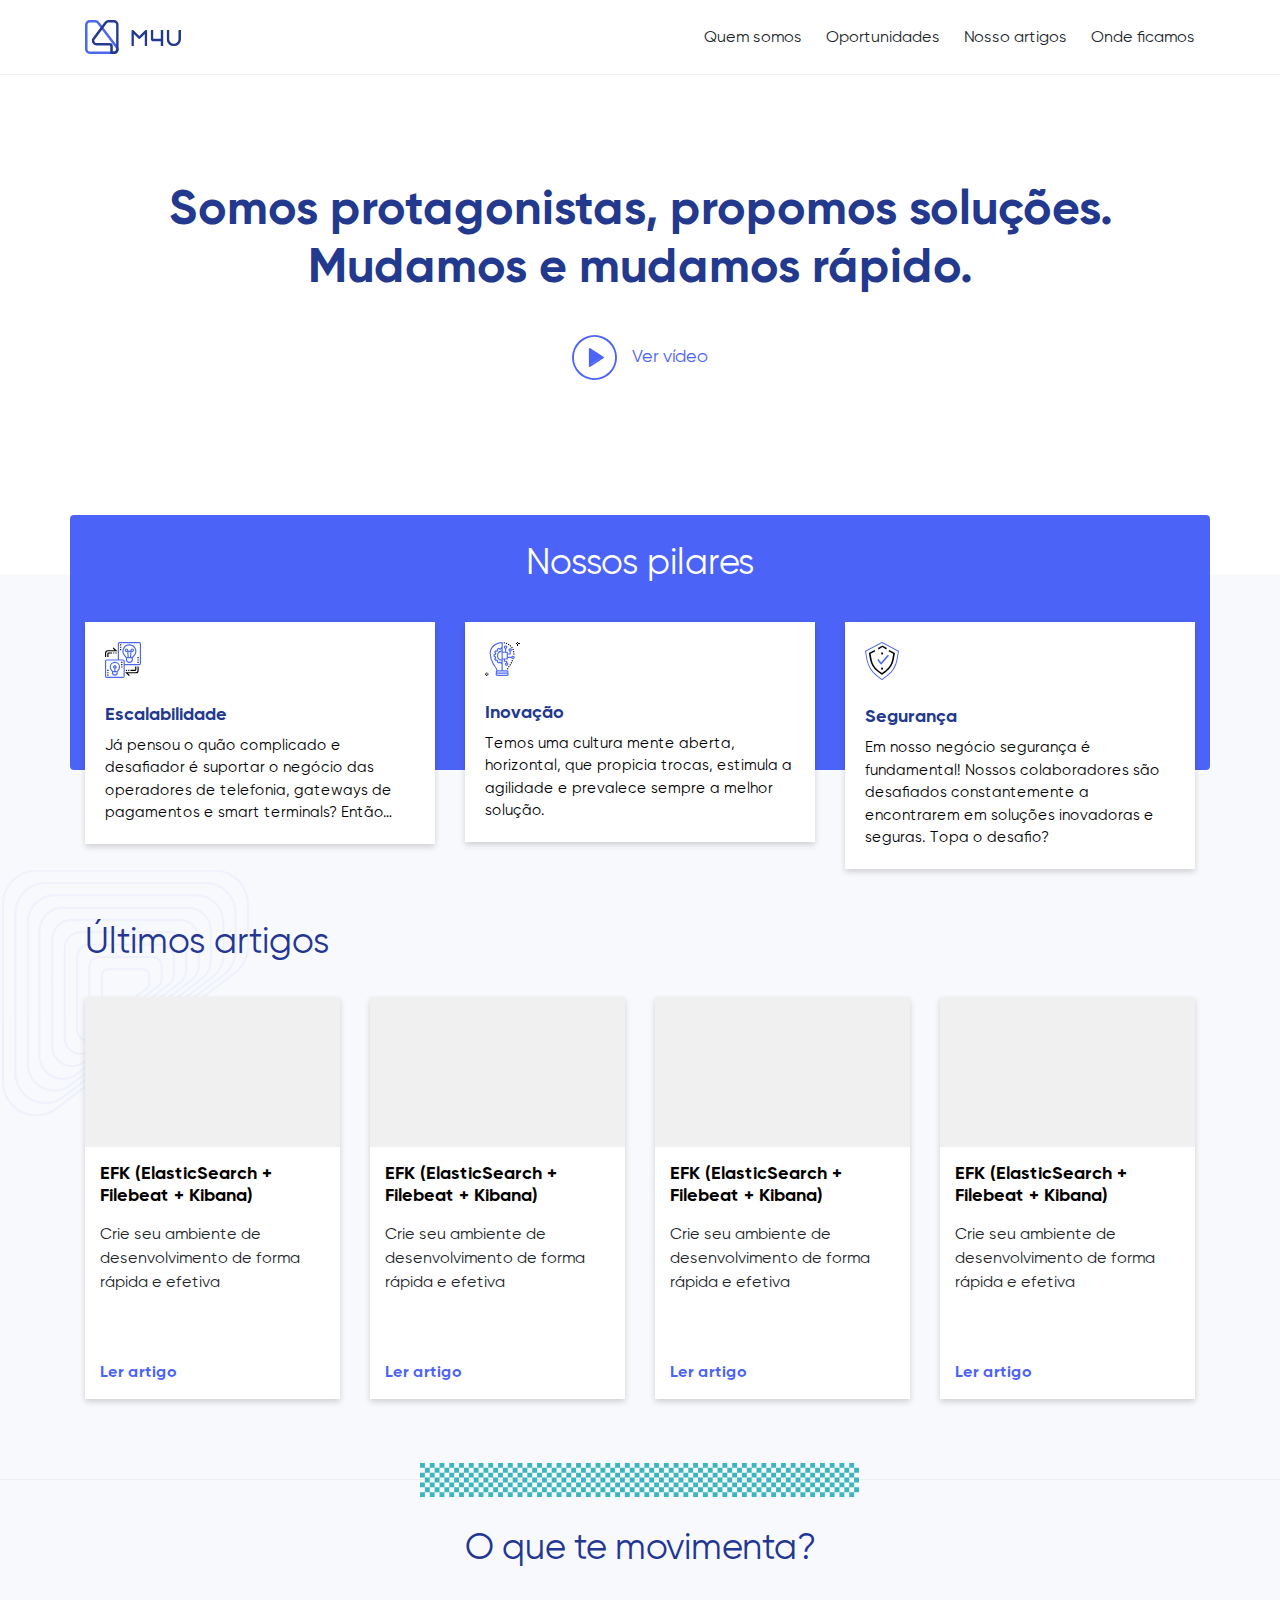
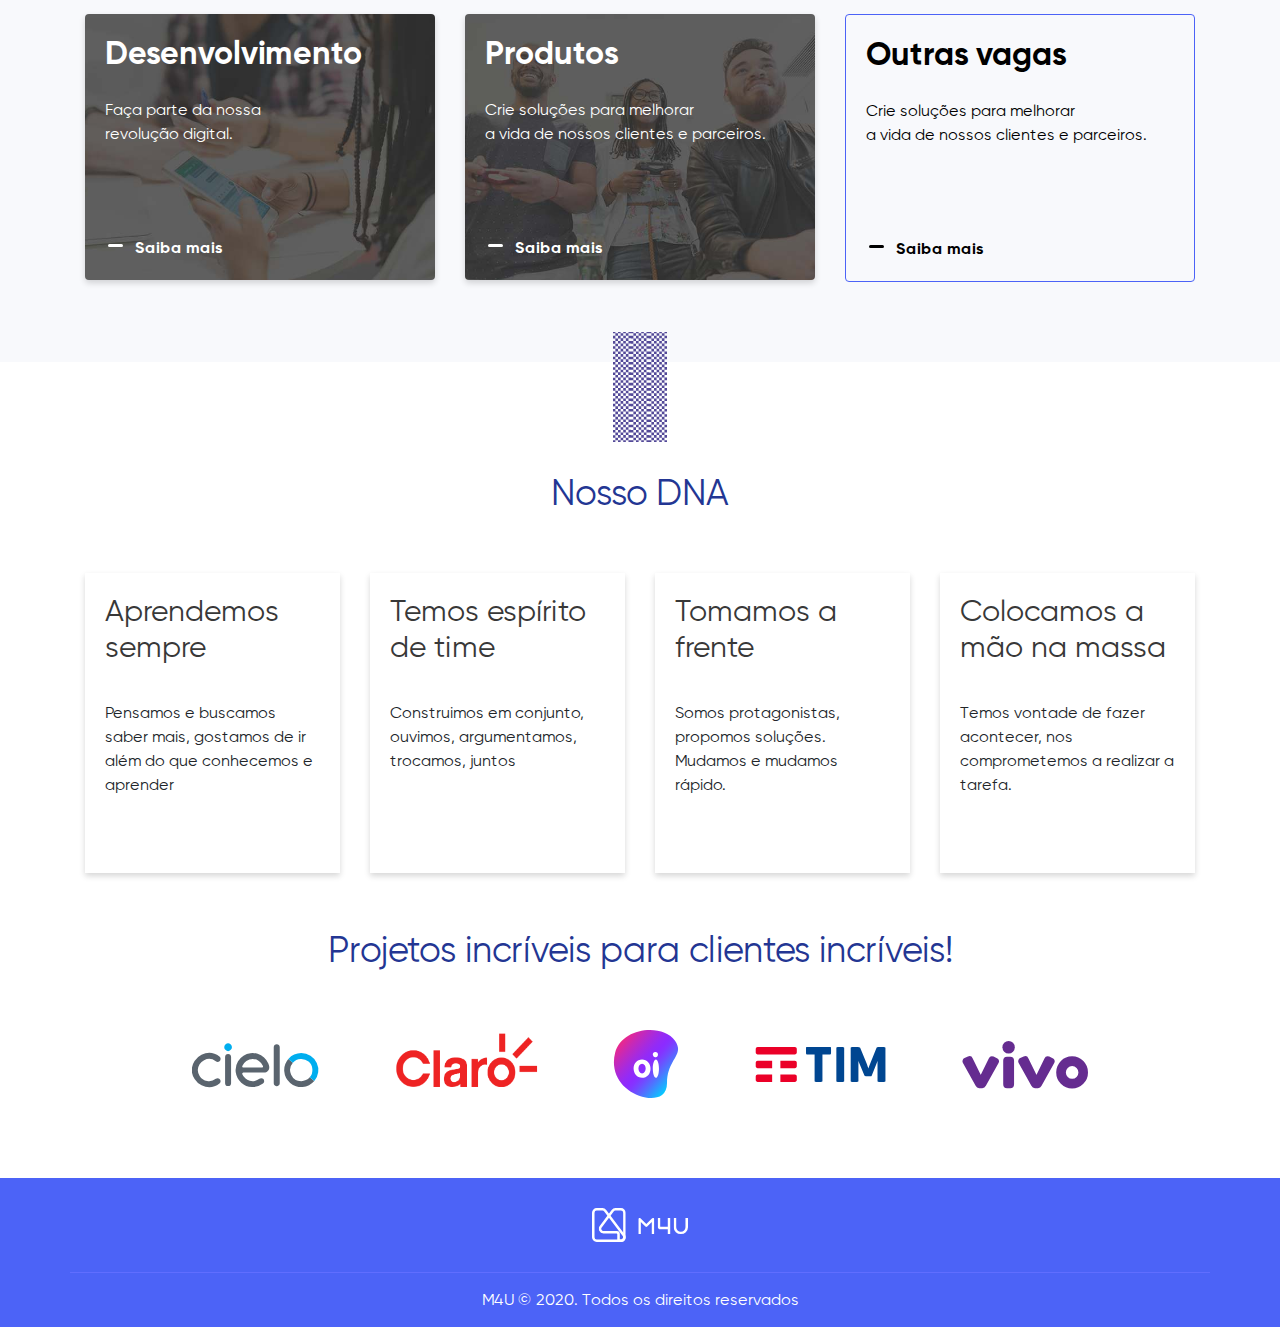
==== index.html @ 1bc325f7 "menu" ====
<!doctype html>
<html lang="en">
  <head>
    <!-- Required meta tags -->
    <meta charset="utf-8">
    <meta name="viewport" content="width=device-width, initial-scale=1, shrink-to-fit=no">
    <meta name="theme-color" content="#4C63F7" />


    <!-- Bootstrap CSS -->
    <link rel="stylesheet" href="https://stackpath.bootstrapcdn.com/bootstrap/4.4.1/css/bootstrap.min.css" integrity="sha384-Vkoo8x4CGsO3+Hhxv8T/Q5PaXtkKtu6ug5TOeNV6gBiFeWPGFN9MuhOf23Q9Ifjh" crossorigin="anonymous">
    <link rel="stylesheet" type="text/css" href="./css/style.css">
    <link rel="stylesheet" type="text/css" href="./css/font.css">

    <title>M4U</title>
  </head>
  <body>
    <header>
      <div class="container">
        <div class="row">
          <div class="col-lg-12">
            <div class="row">
              <div class="logo col-4">
                <img src="images/logo.svg">
              </div>
              <div class="menu col-8 text-right">
                <ul>
                  <li>Quem somos</li>
                  <li>Oportunidades</li>
                  <li>Nosso artigos</li>
                  <li>Onde ficamos</li>
                </ul>
                <div class="menu-mobile">
                  <img src="images/menu.svg">
                </div>
              </div>
            </div>
          </div>
        </div>
      </div>
    </header>
    
    <section class="banner-home ">
      <div class="container">
        <div class="row">
          <div class="col-lg-12 text-center">
          <h1>Somos protagonistas, propomos soluções.<br>Mudamos e mudamos rápido.</h1>
          <span class="play">
            <img src="images/icon-play.svg">
            <span>Ver vídeo</span>
          </span>
          </div>
        </div>
      </div>
    </section>

    <section class="pilares">
      <div class="container">
        <div class="row">
          <div class="col-lg-12 bloco-pilares text-center">
            <h2>Nossos pilares</h2>
            <div class="row">
                <div class="col-lg-4">
                  <div class="col-lg-12 box-pilares text-left">
                    <img src="images/icon-scale.svg">
                    <h2>Escalabilidade</h2>
                    <p>Já pensou o quão complicado e desafiador é suportar o negócio das operadores de telefonia, gateways de pagamentos e smart terminals? Então…</p>
                  </div>
                </div>

                 <div class="col-lg-4">
                  <div class="col-lg-12 box-pilares text-left">
                    <img src="images/icon-ino.svg">
                    <h2>Inovação</h2>
                    <p>Temos uma cultura mente aberta, horizontal, que propicia trocas, estimula a agilidade e prevalece sempre a melhor solução.</p>
                  </div>
                </div>

                <div class="col-lg-4">
                  <div class="col-lg-12 box-pilares text-left">
                    <img src="images/icon-seg.svg">
                    <h2>Segurança</h2>
                    <p>Em nosso negócio segurança é fundamental! Nossos colaboradores são desafiados constantemente a encontrarem em soluções inovadoras e seguras. Topa o desafio?</p>
                  </div>
                </div>
            </div>
          </div>

          <div class="col-lg-12 artigos">
           <h2>Últimos artigos</h2>
        

             <div class="row">

               <div class="col-lg-3">
                <div class="col-lg-12 box-artigos ">
                   <div class="bg-artigo">  </div>
                   <h2>EFK (ElasticSearch + Filebeat + Kibana)</h2>
                   <p>Crie seu ambiente de desenvolvimento de forma rápida e efetiva</p>
                   <div class="link-artigo">Ler artigo</div>
                </div>
               </div>

               <div class="col-lg-3">
                <div class="col-lg-12 box-artigos ">
                   <div class="bg-artigo">  </div>
                   <h2>EFK (ElasticSearch + Filebeat + Kibana)</h2>
                   <p>Crie seu ambiente de desenvolvimento de forma rápida e efetiva</p>
                   <div class="link-artigo">Ler artigo</div>
                </div>
               </div>

               <div class="col-lg-3">
                <div class="col-lg-12 box-artigos ">
                   <div class="bg-artigo">  </div>
                   <h2>EFK (ElasticSearch + Filebeat + Kibana)</h2>
                   <p>Crie seu ambiente de desenvolvimento de forma rápida e efetiva</p>
                   <div class="link-artigo">Ler artigo</div>
                </div>
               </div>

               <div class="col-lg-3">
                <div class="col-lg-12 box-artigos ">
                   <div class="bg-artigo">  </div>
                   <h2>EFK (ElasticSearch + Filebeat + Kibana)</h2>
                   <p>Crie seu ambiente de desenvolvimento de forma rápida e efetiva</p>
                   <div class="link-artigo">Ler artigo</div>
                </div>
               </div>

             </div>
           </div>


        </div>
      </div>
    </section>

    <section class="oque-movimenta">
      <div class="container text-center">
        <div class="row">
          <div class="col-lg-12">
            <h2>O que te movimenta?</h2>
            <div class="row">

                <div class="col-lg-4">
                  <div class="col-lg-12 box-movimenta-1 text-left">
                    <h2>Desenvolvimento</h2>
                    <p>Faça parte da nossa </br> revolução digital.</p>
                    <div class="saiba-mais-movimenta">Saiba mais</div>
                  </div>
                </div>

                <div class="col-lg-4">
                  <div class="col-lg-12 box-movimenta-2 text-left">
                    <h2>Produtos</h2>
                    <p>Crie soluções para melhorar </br> a vida de nossos clientes e parceiros.</p>
                    <div class="saiba-mais-movimenta">Saiba mais</div>
                  </div>
                </div>

                <div class="col-lg-4">
                  <div class="col-lg-12 box-movimenta-3 text-left">
                    <h2>Outras vagas</h2>
                    <p>Crie soluções para melhorar </br> a vida de nossos clientes e parceiros.</p>
                    <div class="saiba-mais-movimenta">Saiba mais</div>
                  </div>
                </div>

            </div>
          </div>
        </div>
      </div>
    </section>

    <section class="dna">
      <div class="container">
        <div class="row">
          <div class="col-lg-12 text-center">
            <h2>Nosso DNA</h2>
            <div class="row">
                <div class="col-lg-3">
                  <div class="col-lg-12 box-dna text-left">
                    <h2>Aprendemos sempre</h2>
                    <p>Pensamos e buscamos saber mais, gostamos de ir além do que conhecemos e aprender</p>
                  </div>
                </div>

                 <div class="col-lg-3">
                  <div class="col-lg-12 box-dna text-left">
                    <h2>Temos espírito de time</h2>
                    <p>Construimos em conjunto, ouvimos, argumentamos, trocamos, juntos</p>
                  </div>
                </div>

                <div class="col-lg-3">
                  <div class="col-lg-12 box-dna text-left">
                    <h2>Tomamos a frente</h2>
                    <p>Somos protagonistas, propomos soluções. Mudamos e mudamos rápido.</p>
                  </div>
                </div>

                <div class="col-lg-3">
                  <div class="col-lg-12 box-dna text-left">
                    <h2>Colocamos a mão na massa</h2>
                    <p>Temos vontade de fazer acontecer, nos comprometemos a realizar a tarefa.</p>
                  </div>
                </div>
            </div>
          </div>
        </div>
      </div>
    </section>
    <section class="clientes">
      <div class="container">
        <div class="row">
          <div class="col-lg-12 text-center">
            <h2>Projetos incríveis para clientes incríveis!</h2>
            <img class="logo-marcas img-fluid" src="images/logo-marcas.svg">
          </div>
        </div>
      </div>
    </section>

    <footer>
      <div class="container">
        <div class="row">
          <div class="col-lg-12 text-center logo-footer">
            <img src="images/logo-footer.svg">
          </div>
          <div class="col-lg-12 text-center text-footer">M4U © 2020. Todos os direitos reservados</div>
        </div>
      </div>
    </footer>

    <div class="menu-mobile-open">
      <div class="container">
        <div class="row">
          <div class="col-12">
            <div class="row">
              <div class="col-12 text-right">
                <img class="close-menu" src="images/close.svg">
              </div>
            </div>

            <ul>
              <li>Home</li>
              <li>Quem somos</li>
              <li>Vagas</li>
              <li>Artigos</li>
              <li>Onde ficamos</li>
            </ul>
          </div>
        </div>
      </div>
    </div>
    <!-- Optional JavaScript -->
    <!-- jQuery first, then Popper.js, then Bootstrap JS -->
    <script src="https://code.jquery.com/jquery-3.4.1.slim.min.js" integrity="sha384-J6qa4849blE2+poT4WnyKhv5vZF5SrPo0iEjwBvKU7imGFAV0wwj1yYfoRSJoZ+n" crossorigin="anonymous"></script>
    <script src="https://cdn.jsdelivr.net/npm/popper.js@1.16.0/dist/umd/popper.min.js" integrity="sha384-Q6E9RHvbIyZFJoft+2mJbHaEWldlvI9IOYy5n3zV9zzTtmI3UksdQRVvoxMfooAo" crossorigin="anonymous"></script>
    <script src="https://stackpath.bootstrapcdn.com/bootstrap/4.4.1/js/bootstrap.min.js" integrity="sha384-wfSDF2E50Y2D1uUdj0O3uMBJnjuUD4Ih7YwaYd1iqfktj0Uod8GCExl3Og8ifwB6" crossorigin="anonymous"></script>
    <script src="js/script.js" type="text/javascript"></script>
  </body>
</html>
---- css/style.css ----
body {
  font-family: 'Gilroy';
  background: #F8F9FC; }

h1 {
  font-size: 48px;
  color: #23398E; }

h2 {
  font-size: 36px;
  color: #233693; }

header {
  background: #ffffff;
  border-bottom: solid #F0F0F0 1px;
  padding-top: 20px;
  padding-bottom: 20px;
  position: fixed;
  width: 100%;
  z-index: 10; }
  header .menu {
    padding-top: 5px; }
    header .menu .menu-mobile {
      display: none; }
      @media (max-width: 991px) {
        header .menu .menu-mobile {
          display: block; } }
    header .menu ul {
      list-style: none;
      padding: 0;
      margin: 0; }
      @media (max-width: 991px) {
        header .menu ul {
          display: none; } }
      header .menu ul li {
        display: inline;
        padding-left: 20px; }

.banner-home {
  background: #ffffff url("../images/bg-marcana.png") no-repeat center center fixed;
  -webkit-background-size: cover;
  -moz-background-size: cover;
  -o-background-size: cover;
  background-size: cover;
  height: 575px; }
  @media (max-width: 991px) {
    .banner-home {
      height: 667px; } }
  .banner-home h1 {
    margin-top: 180px;
    margin-bottom: 40px;
    font-weight: bold; }
    @media (max-width: 991px) {
      .banner-home h1 {
        font-size: 36px;
        text-align: left;
        margin-top: 50%; } }
  .banner-home .play {
    color: #4C63F7;
    font-size: 18px; }
    .banner-home .play span {
      padding-left: 10px; }
    @media (max-width: 991px) {
      .banner-home .play {
        width: 100%;
        float: left;
        text-align: left; } }

.pilares .bloco-pilares {
  border-radius: 4px;
  background: #4C63F7;
  margin-top: -60px;
  color: #ffffff;
  max-height: 255px; }
  @media (max-width: 991px) {
    .pilares .bloco-pilares {
      max-height: 750px;
      border-radius: 4px; } }
  .pilares .bloco-pilares h2 {
    padding-top: 26px;
    color: #ffffff; }
    @media (max-width: 991px) {
      .pilares .bloco-pilares h2 {
        text-align: left; } }
  .pilares .bloco-pilares .box-pilares {
    margin-top: 30px;
    margin-bottom: 30px;
    background: #ffffff;
    padding: 20px;
    box-shadow: 0px 3px 6px 0px rgba(0, 0, 0, 0.16);
    min-height: 220px; }
    @media (max-width: 991px) {
      .pilares .bloco-pilares .box-pilares {
        margin-top: 20px;
        margin-bottom: 0px; } }
    .pilares .bloco-pilares .box-pilares h2 {
      font-size: 18px;
      color: #23398E;
      font-weight: bold; }
    .pilares .bloco-pilares .box-pilares p {
      font-size: 15px;
      color: #000000;
      padding: 0px;
      margin: 0px; }
.pilares .artigos h2 {
  margin-top: 150px; }
  .pilares .artigos h2:after {
    content: "";
    width: 250px;
    height: 246px;
    left: -70px;
    z-index: -1;
    margin-top: -50px;
    background: url(../images/bg-line.svg) no-repeat center;
    position: absolute; }
.pilares .artigos .bg-artigo {
  background: #f0f0f0;
  height: 150px; }
.pilares .artigos .box-artigos {
  box-shadow: 0px 3px 6px 0px rgba(0, 0, 0, 0.16);
  background: #ffffff;
  padding: 0;
  margin-bottom: 80px;
  margin-top: 26px; }
  @media (max-width: 991px) {
    .pilares .artigos .box-artigos {
      margin-bottom: 0px;
      margin-top: 10px; } }
  .pilares .artigos .box-artigos h2 {
    margin-top: 16px;
    font-size: 18px;
    font-weight: bold;
    padding-left: 15px;
    padding-right: 15px;
    color: #000000; }
    .pilares .artigos .box-artigos h2:after {
      content: "";
      width: 0px;
      height: 0px; }
  .pilares .artigos .box-artigos p {
    margin-top: 16px;
    padding-left: 15px;
    padding-right: 15px;
    padding-bottom: 50px; }
  .pilares .artigos .box-artigos .link-artigo {
    color: #4C63F7;
    font-weight: bold;
    font-size: 16px;
    padding-left: 15px;
    padding-right: 15px;
    padding-bottom: 15px;
    margin-bottom: 15px;
    width: 100%; }

.oque-movimenta {
  border-top: solid 1px #f0f0f0; }
  .oque-movimenta:before {
    content: "";
    width: 100%;
    height: 40px;
    margin-top: -20px;
    background: url(../images/bg-square.svg) no-repeat center;
    position: absolute; }
  .oque-movimenta:after {
    content: "";
    width: 100%;
    height: 110px;
    margin-top: 20px;
    background: url(../images/bg-square-2.svg) no-repeat center;
    position: absolute; }
  @media (max-width: 991px) {
    .oque-movimenta {
      margin-top: 50px; } }
  .oque-movimenta h2 {
    margin-top: 46px; }
    @media (max-width: 991px) {
      .oque-movimenta h2 {
        text-align: left; } }
  .oque-movimenta .box-movimenta-1 {
    background: #ffffff url("../images/bg-tec.jpg") no-repeat center center;
    -webkit-background-size: cover;
    -moz-background-size: cover;
    -o-background-size: cover;
    background-size: cover;
    color: #ffffff;
    padding: 20px;
    border-radius: 4px;
    margin-top: 36px;
    margin-bottom: 30px;
    box-shadow: 0px 3px 6px 0px rgba(0, 0, 0, 0.16); }
    @media (max-width: 991px) {
      .oque-movimenta .box-movimenta-1 {
        margin-bottom: 0px;
        margin-top: 20px; } }
    .oque-movimenta .box-movimenta-1 h2 {
      color: #ffffff;
      font-size: 32px;
      font-weight: bold;
      margin: 0; }
    .oque-movimenta .box-movimenta-1 p {
      margin-top: 26px; }
    .oque-movimenta .box-movimenta-1 .saiba-mais-movimenta {
      font-weight: bold;
      padding-left: 30px;
      margin-top: 90px; }
      .oque-movimenta .box-movimenta-1 .saiba-mais-movimenta:before {
        content: "";
        width: 20px;
        height: 40px;
        margin-left: -30px;
        margin-top: -10px;
        background: url(../images/bg-traco.svg) no-repeat center;
        position: absolute; }
  .oque-movimenta .box-movimenta-2 {
    background: #ffffff url("../images/pg-prod.jpg") no-repeat center center;
    -webkit-background-size: cover;
    -moz-background-size: cover;
    -o-background-size: cover;
    background-size: cover;
    color: #ffffff;
    padding: 20px;
    border-radius: 4px;
    margin-top: 36px;
    margin-bottom: 30px;
    box-shadow: 0px 3px 6px 0px rgba(0, 0, 0, 0.16); }
    @media (max-width: 991px) {
      .oque-movimenta .box-movimenta-2 {
        margin-bottom: 0px;
        margin-top: 20px; } }
    .oque-movimenta .box-movimenta-2 h2 {
      color: #ffffff;
      font-size: 32px;
      font-weight: bold;
      margin: 0; }
    .oque-movimenta .box-movimenta-2 p {
      margin-top: 26px; }
    .oque-movimenta .box-movimenta-2 .saiba-mais-movimenta {
      font-weight: bold;
      padding-left: 30px;
      margin-top: 90px; }
      .oque-movimenta .box-movimenta-2 .saiba-mais-movimenta:before {
        content: "";
        width: 20px;
        height: 40px;
        margin-left: -30px;
        margin-top: -10px;
        background: url(../images/bg-traco.svg) no-repeat center;
        position: absolute; }
  .oque-movimenta .box-movimenta-3 {
    border: #4C63F7 solid 1px;
    color: #000000;
    padding: 20px;
    border-radius: 4px;
    margin-top: 36px;
    margin-bottom: 30px; }
    @media (max-width: 991px) {
      .oque-movimenta .box-movimenta-3 {
        margin-bottom: 0px;
        margin-top: 20px; } }
    .oque-movimenta .box-movimenta-3 h2 {
      color: #000000;
      font-size: 32px;
      font-weight: bold;
      margin: 0; }
    .oque-movimenta .box-movimenta-3 p {
      margin-top: 26px; }
    .oque-movimenta .box-movimenta-3 .saiba-mais-movimenta {
      font-weight: bold;
      padding-left: 30px;
      margin-top: 90px; }
      .oque-movimenta .box-movimenta-3 .saiba-mais-movimenta:before {
        content: "";
        width: 20px;
        height: 40px;
        margin-left: -30px;
        margin-top: -10px;
        background: url(../images/bg-traco-preto.svg) no-repeat center;
        position: absolute; }

.dna {
  background: #ffffff;
  margin-top: 50px; }
  .dna h2 {
    font-size: 36px;
    margin-top: 110px;
    color: #233693; }
  .dna .box-dna {
    box-shadow: 0px 3px 6px 0px rgba(0, 0, 0, 0.16);
    padding: 20px;
    margin-top: 50px;
    min-height: 300px;
    margin-bottom: 30px; }
    @media (max-width: 991px) {
      .dna .box-dna {
        margin-bottom: 0px;
        margin-top: 20px;
        min-height: auto; } }
    .dna .box-dna h2 {
      font-size: 30px;
      margin-top: 0px;
      min-height: 100px;
      color: #383838; }

.clientes {
  background: #ffffff;
  padding-bottom: 80px; }
  .clientes h2 {
    margin-top: 26px; }
  .clientes .logo-marcas {
    margin-top: 50px; }

footer {
  background: #4C63F7;
  width: 100%;
  color: #ffffff; }
  footer .logo-footer {
    padding-top: 30px;
    padding-bottom: 30px;
    border-bottom: solid 1px #606EFF; }
  footer .text-footer {
    padding-top: 15px;
    padding-bottom: 15px; }

.menu-mobile-open {
  background: #ffffff;
  height: 100vh;
  font-size: 36px;
  color: #233693;
  z-index: 11;
  position: absolute;
  width: 100%;
  display: none;
  position: fixed;
  top: 0; }
  .menu-mobile-open ul {
    list-style: none;
    margin: 0;
    padding: 0;
    padding-top: 20px; }
    .menu-mobile-open ul li {
      padding-bottom: 26px; }
  .menu-mobile-open .close-menu {
    padding-top: 15px;
    padding-right: 5px; }

.show-menu {
  display: block; }

/*# sourceMappingURL=style.css.map */
---- css/font.css ----
@font-face {
    font-family: 'Gilroy';
    src: url('Gilroy-Bold.woff2') format('woff2'),
        url('Gilroy-Bold.woff') format('woff');
    font-weight: bold;
    font-style: normal;
}

@font-face {
    font-family: 'Gilroy';
    src: url('Gilroy-Regular.woff2') format('woff2'),
        url('Gilroy-Regular.woff') format('woff');
    font-weight: normal;
    font-style: normal;
}
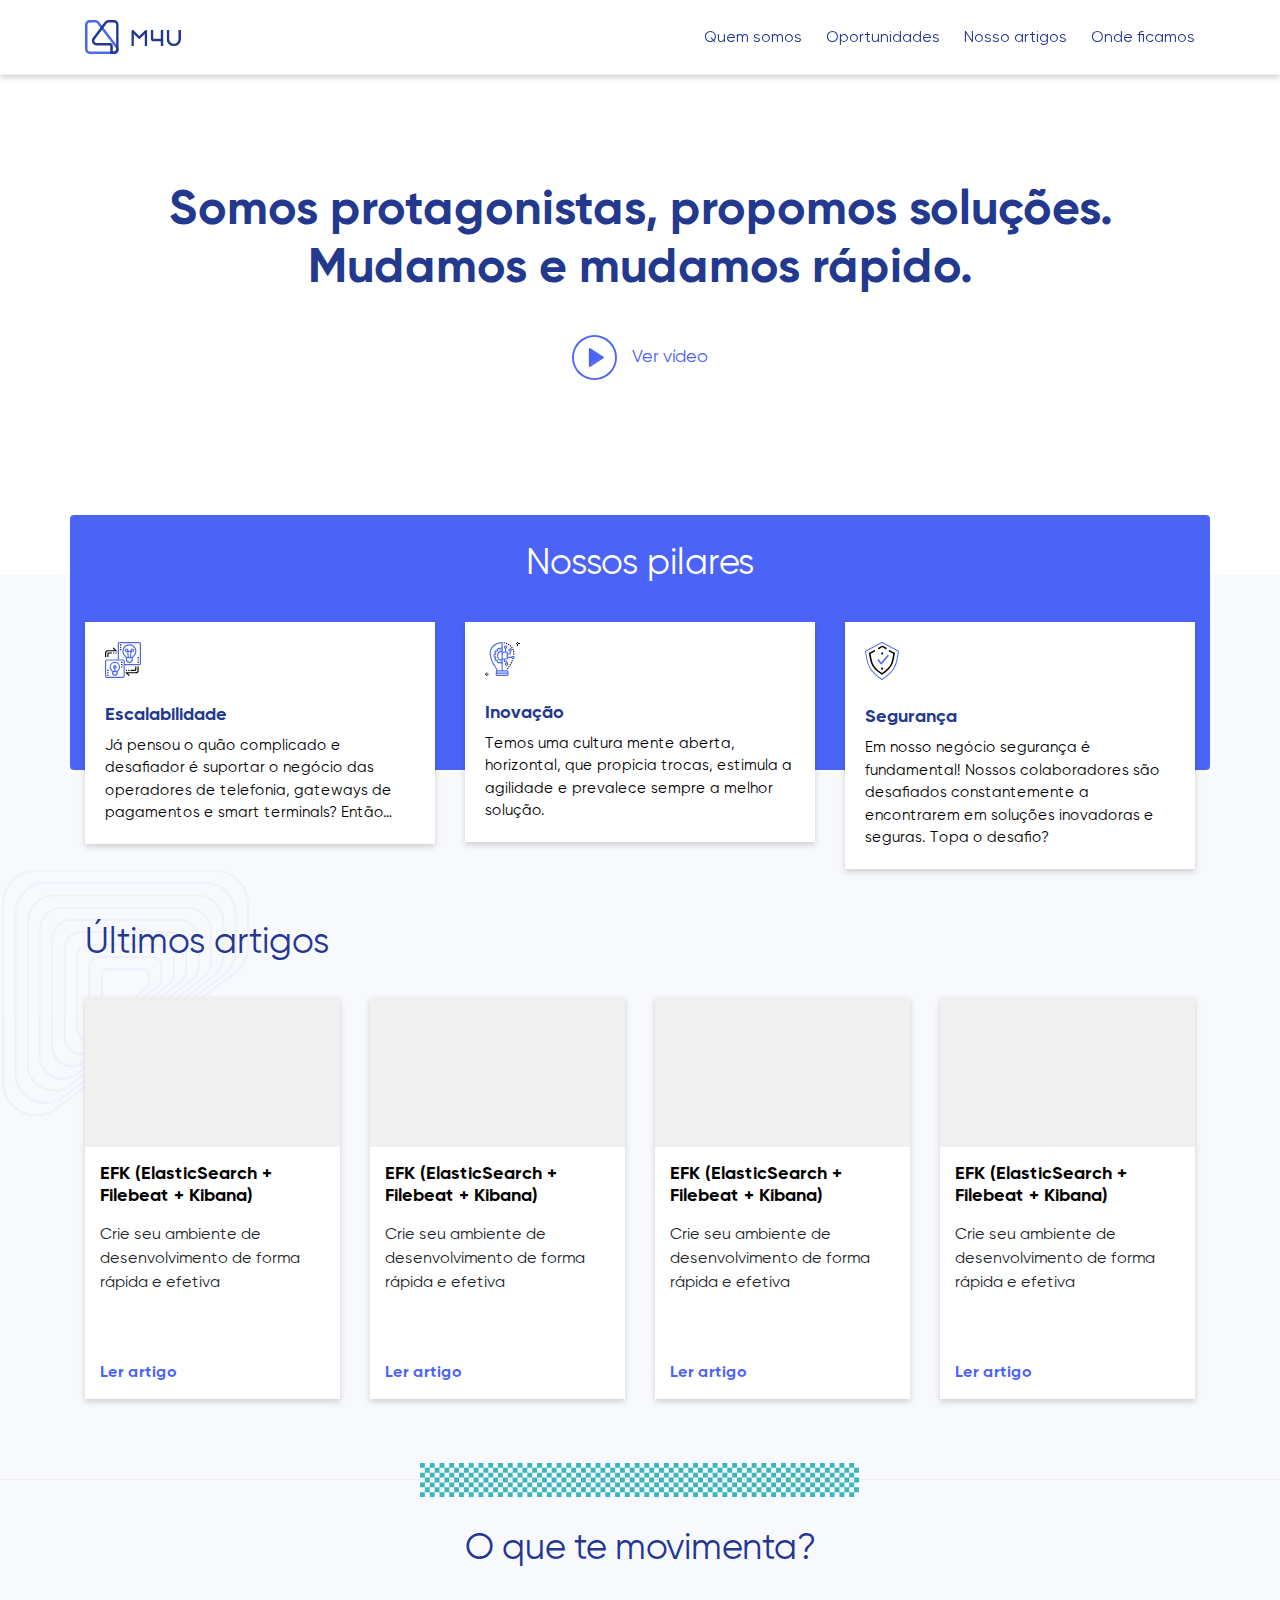
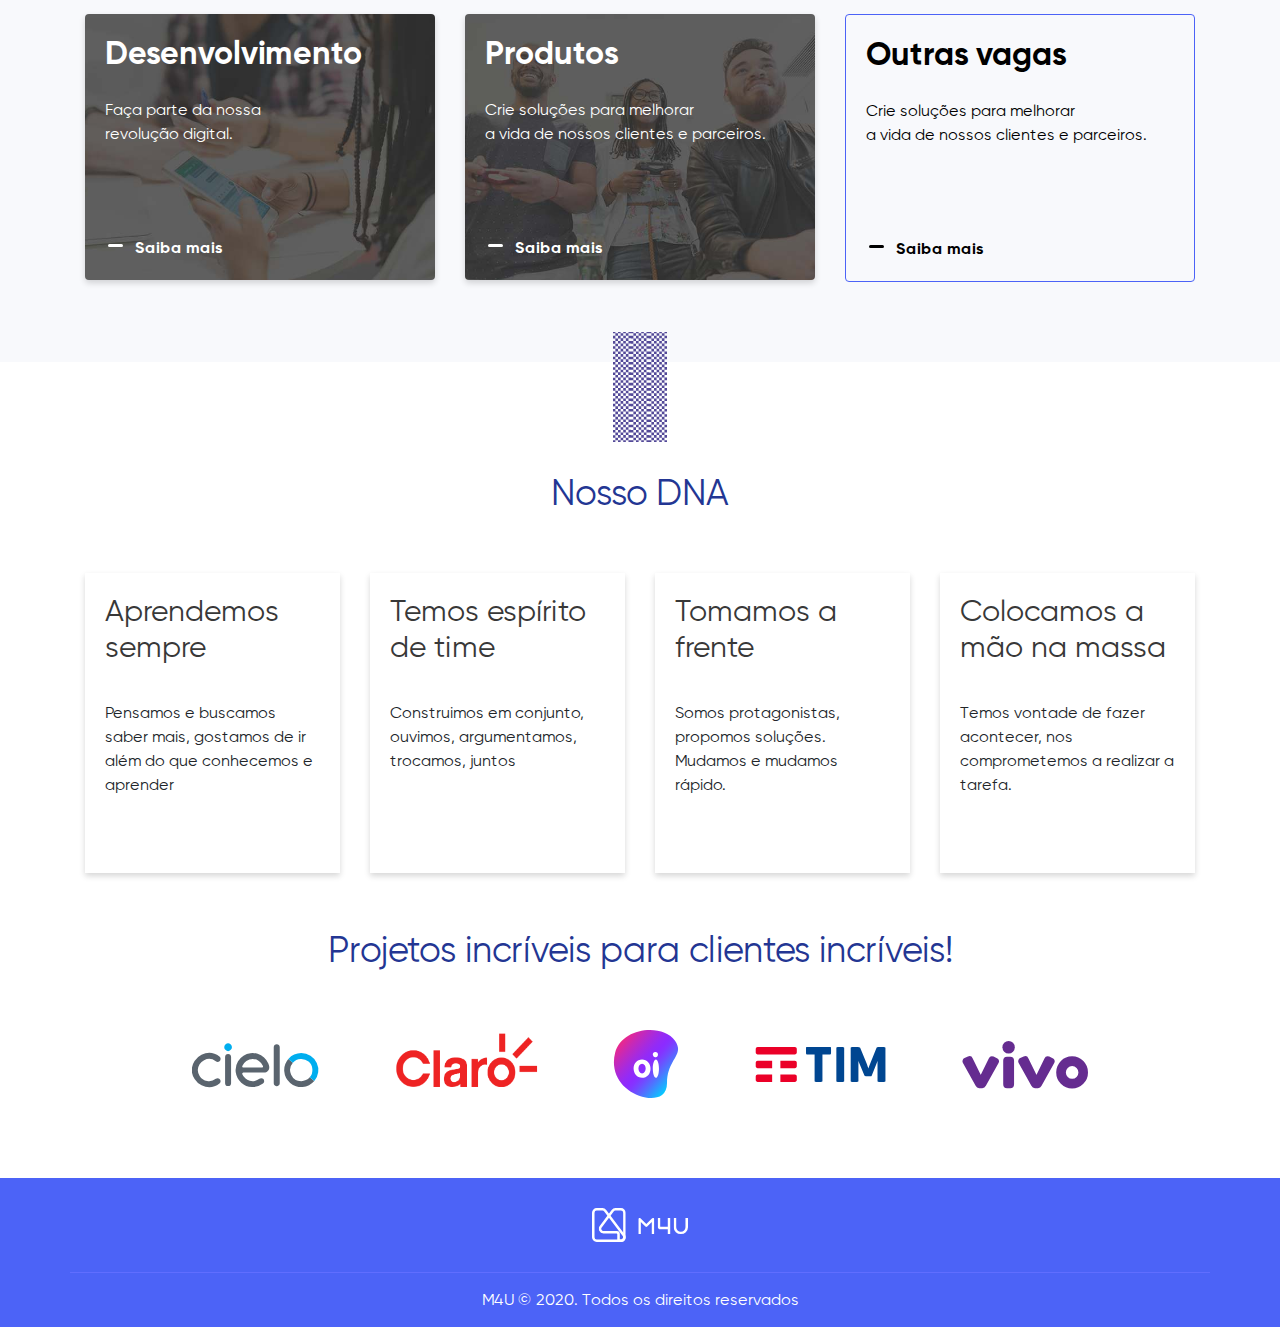
==== commit 66b53149: "ajuste menu" ====
--- a/index.html
+++ b/index.html
@@ -25,10 +25,10 @@
               </div>
               <div class="menu col-8 text-right">
                 <ul>
-                  <li>Quem somos</li>
-                  <li>Oportunidades</li>
-                  <li>Nosso artigos</li>
-                  <li>Onde ficamos</li>
+                  <li><a href="#">Quem somos</a></li>
+                  <li><a href="#">Oportunidades</a></li>
+                  <li><a href="#">Nosso artigos</a></li>
+                  <li><a href="#">Onde ficamos</a></li>
                 </ul>
                 <div class="menu-mobile">
                   <img src="images/menu.svg">
@@ -244,7 +244,7 @@
             </div>
 
             <ul>
-              <li>Home</li>
+              <li><b>Home</b></li>
               <li>Quem somos</li>
               <li>Vagas</li>
               <li>Artigos</li>
--- a/css/style.css
+++ b/css/style.css
@@ -17,7 +17,8 @@
   padding-bottom: 20px;
   position: fixed;
   width: 100%;
-  z-index: 10; }
+  z-index: 10;
+  box-shadow: 0px 3px 6px 0px rgba(0, 0, 0, 0.16); }
   header .menu {
     padding-top: 5px; }
     header .menu .menu-mobile {
@@ -34,7 +35,14 @@
           display: none; } }
       header .menu ul li {
         display: inline;
-        padding-left: 20px; }
+        padding-left: 20px;
+        color: #23398E; }
+        header .menu ul li a {
+          text-decoration: none;
+          color: #233693;
+          padding-bottom: 26px; }
+          header .menu ul li a:hover {
+            border-bottom: solid 3px #ff0081; }
 
 .banner-home {
   background: #ffffff url("../images/bg-marcana.png") no-repeat center center fixed;
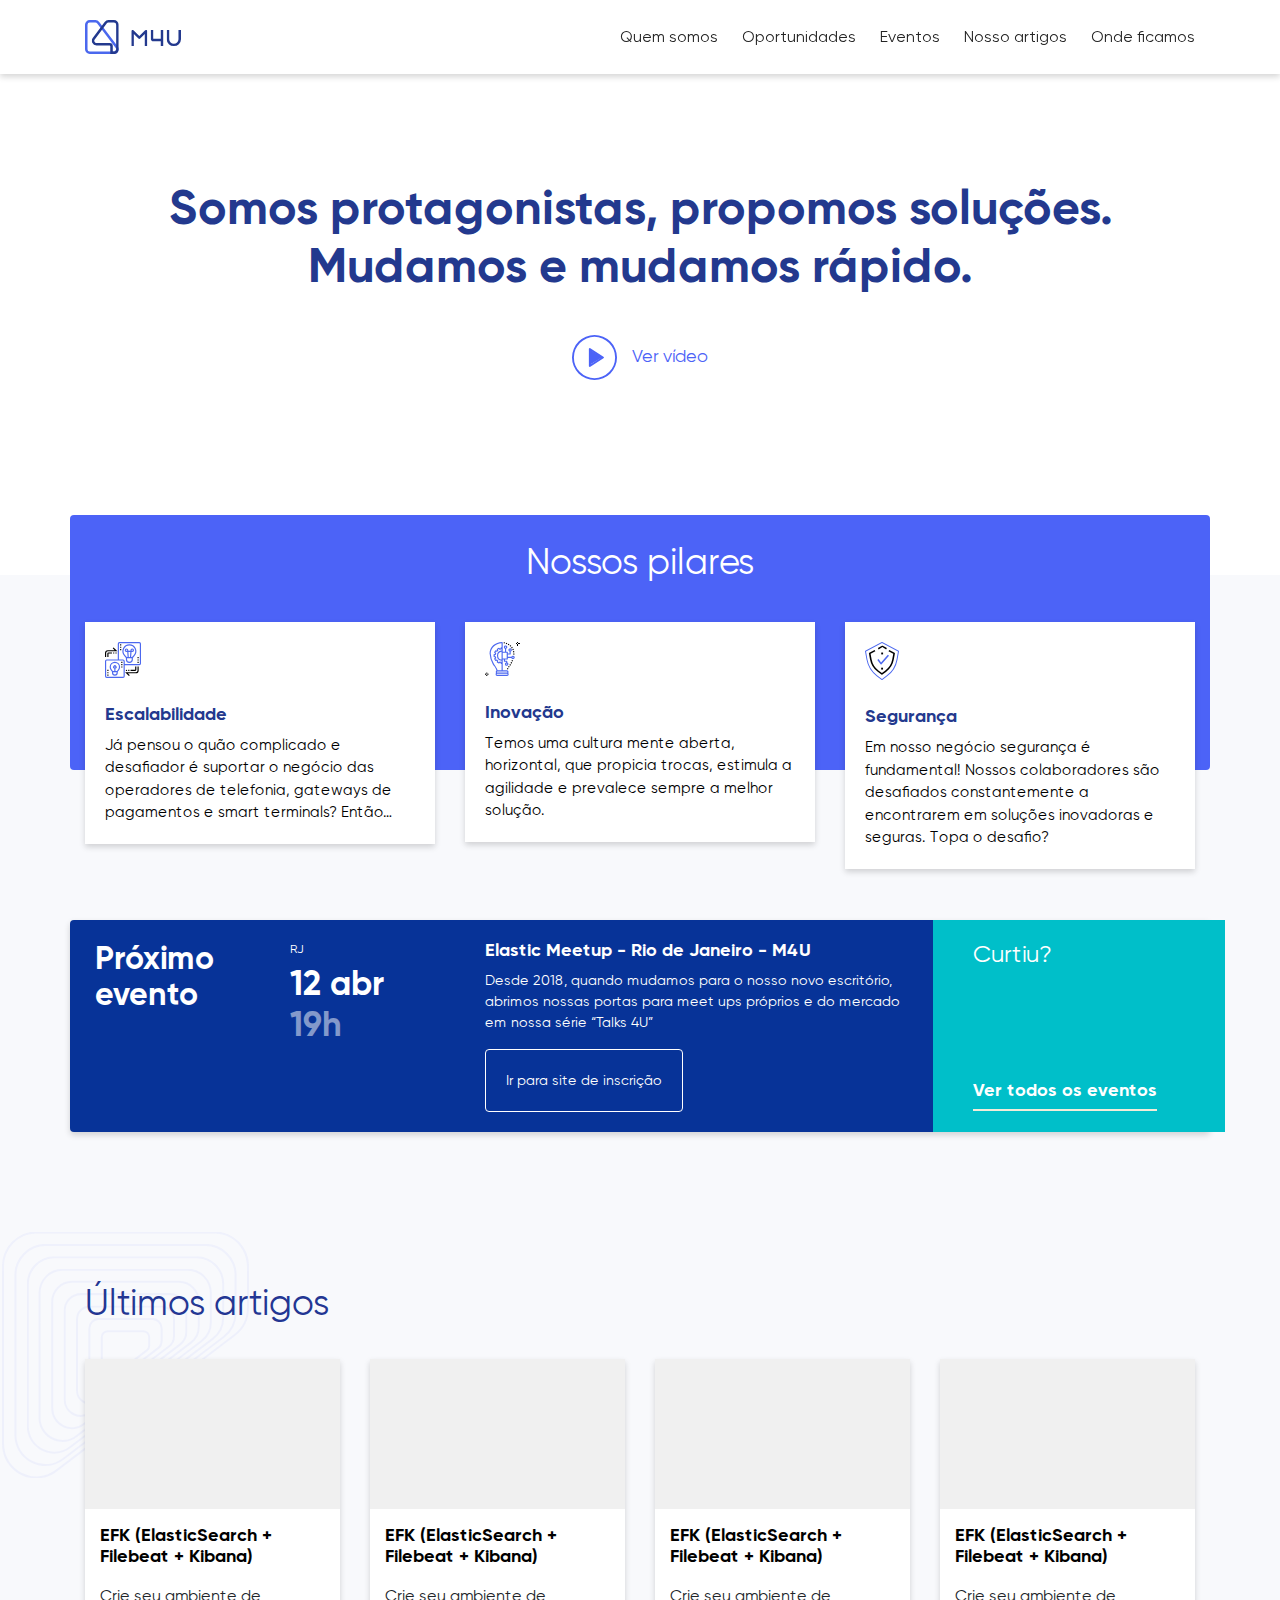
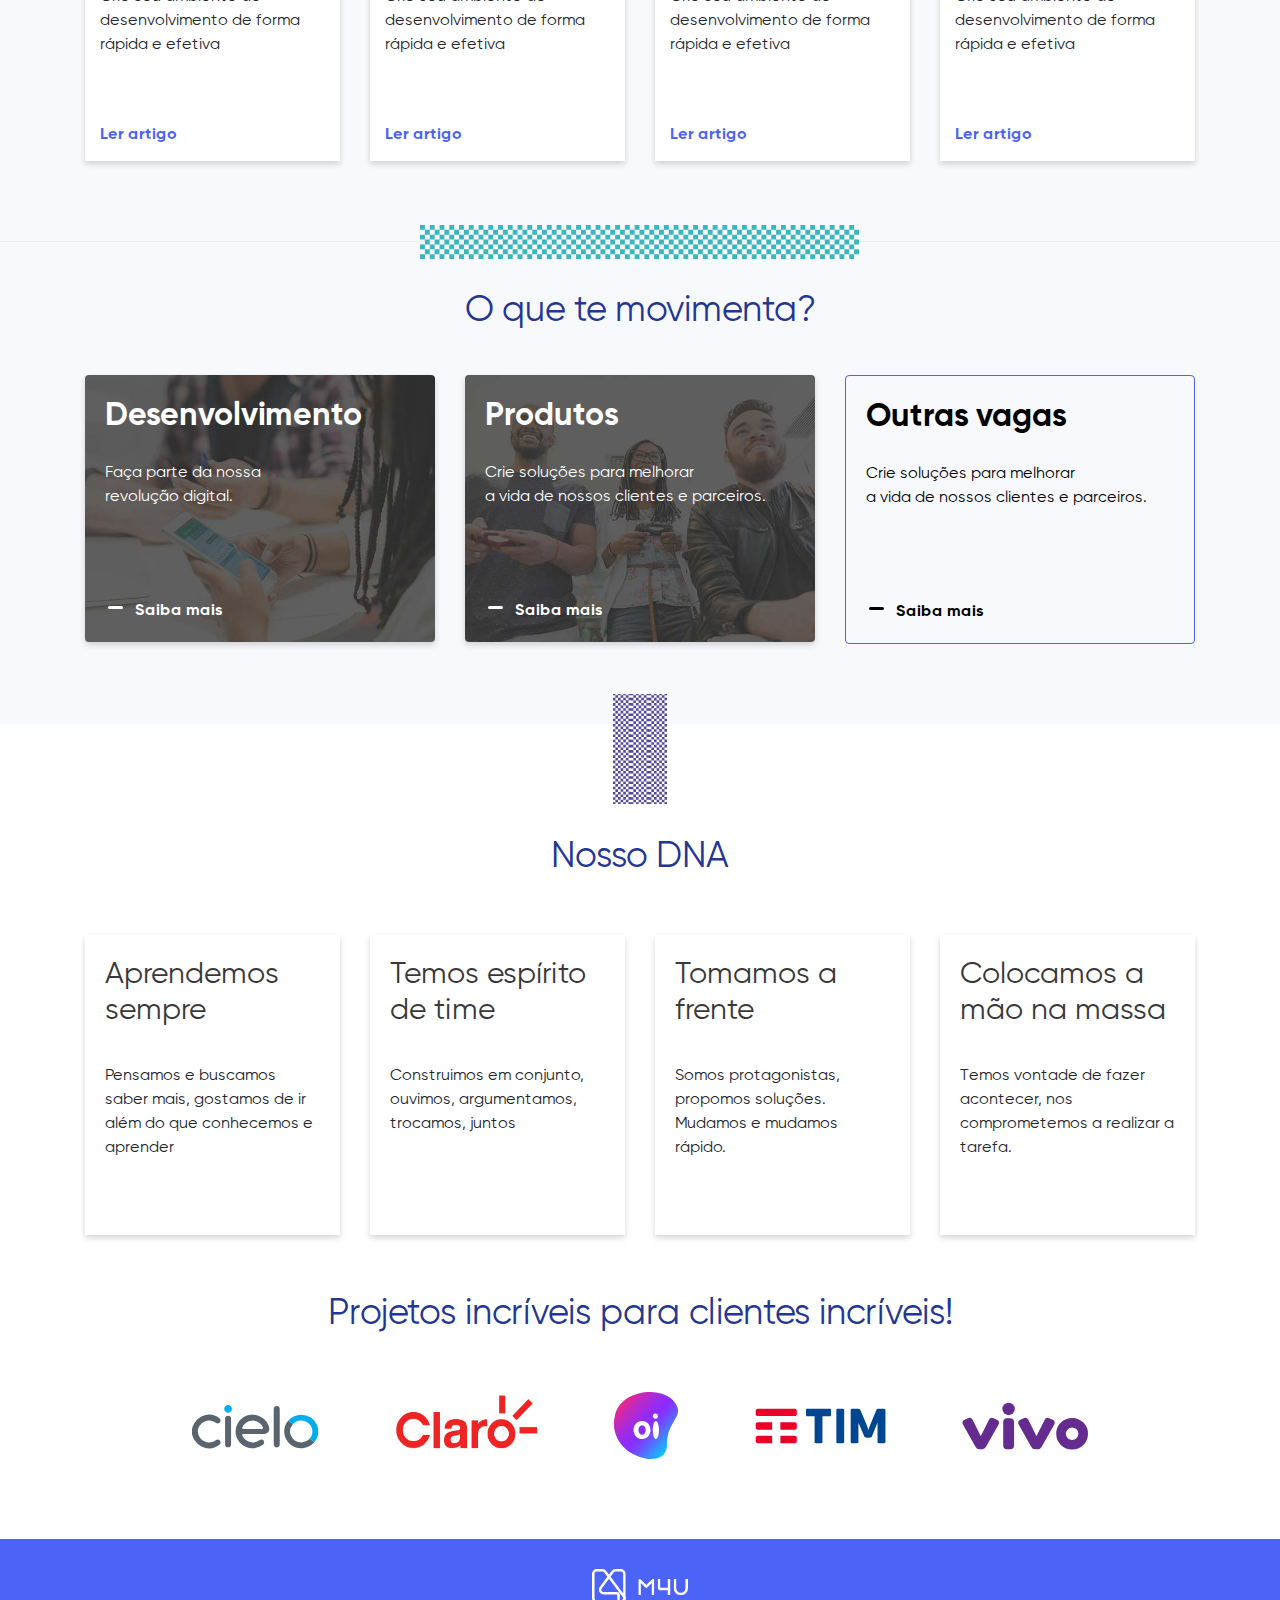
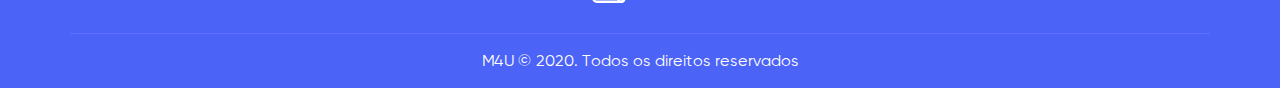
==== commit 79430430: "eventos" ====
--- a/index.html
+++ b/index.html
@@ -27,6 +27,7 @@
                 <ul>
                   <li><a href="#">Quem somos</a></li>
                   <li><a href="#">Oportunidades</a></li>
+                  <li><a href="#">Eventos</a></li>
                   <li><a href="#">Nosso artigos</a></li>
                   <li><a href="#">Onde ficamos</a></li>
                 </ul>
@@ -84,6 +85,26 @@
                   </div>
                 </div>
             </div>
+          </div>
+
+          <div class="eventos-widget col-lg-12">
+            <div class="row">
+              <div class="col-lg-2 proximos-eventos">Próximo evento</div>
+              <div class="col-lg-2 horario-eventos">
+                <div class="cidade-evento">RJ</div>
+                <div class="dia-evento">12 abr</div>
+                <div class="hora-evento">19h</div>
+              </div>
+              <div class="col-lg-5 info-eventos">
+                <h2>Elastic Meetup - Rio de Janeiro - M4U</h2>
+                <p>Desde 2018, quando mudamos para o nosso novo escritório, abrimos nossas portas para meet ups próprios e do mercado em nossa série “Talks 4U”</p>
+                <button>Ir para site de inscrição</button>
+              </div>
+              <div class="col-lg-3 mais-eventos">
+                <h2>Curtiu?</h2>
+                <div class="ver-todos-eventos">Ver todos os eventos</div>
+              </div>
+            </div> 
           </div>
 
           <div class="col-lg-12 artigos">
--- a/css/style.css
+++ b/css/style.css
@@ -12,7 +12,6 @@
 
 header {
   background: #ffffff;
-  border-bottom: solid #F0F0F0 1px;
   padding-top: 20px;
   padding-bottom: 20px;
   position: fixed;
@@ -35,14 +34,14 @@
           display: none; } }
       header .menu ul li {
         display: inline;
-        padding-left: 20px;
-        color: #23398E; }
+        padding-left: 20px; }
         header .menu ul li a {
           text-decoration: none;
-          color: #233693;
+          color: #242424;
           padding-bottom: 26px; }
           header .menu ul li a:hover {
-            border-bottom: solid 3px #ff0081; }
+            border-bottom: solid 3px #4C63F7;
+            color: #007bff; }
 
 .banner-home {
   background: #ffffff url("../images/bg-marcana.png") no-repeat center center fixed;
@@ -110,6 +109,61 @@
       color: #000000;
       padding: 0px;
       margin: 0px; }
+.pilares .eventos-widget {
+  margin-top: 150px;
+  background: #073398;
+  color: #ffffff;
+  padding: 0px;
+  border-radius: 4px;
+  box-shadow: 0px 3px 6px 0px rgba(0, 0, 0, 0.16); }
+  .pilares .eventos-widget h2 {
+    color: #ffffff; }
+  .pilares .eventos-widget .proximos-eventos {
+    font-size: 32px;
+    font-weight: bold;
+    line-height: 36px;
+    padding: 20px 20px 20px 40px; }
+  .pilares .eventos-widget .horario-eventos {
+    padding: 20px 20px 20px 40px; }
+    .pilares .eventos-widget .horario-eventos .cidade-evento {
+      font-size: 12px; }
+    .pilares .eventos-widget .horario-eventos .dia-evento {
+      font-size: 34px;
+      font-weight: bold; }
+    .pilares .eventos-widget .horario-eventos .hora-evento {
+      font-size: 34px;
+      font-weight: bold;
+      margin-top: -10px;
+      opacity: 0.5; }
+  .pilares .eventos-widget .info-eventos {
+    padding: 20px 20px 20px 40px; }
+    .pilares .eventos-widget .info-eventos h2 {
+      font-size: 18px;
+      font-weight: bold; }
+    .pilares .eventos-widget .info-eventos p {
+      font-size: 14px; }
+    .pilares .eventos-widget .info-eventos button {
+      border: solid 1px #ffffff;
+      padding: 20px;
+      background: #073398;
+      color: #ffffff;
+      border-radius: 4px;
+      font-size: 14px; }
+      .pilares .eventos-widget .info-eventos button:hover {
+        background: #ffffff;
+        color: #073398; }
+  .pilares .eventos-widget .mais-eventos {
+    padding: 20px 20px 20px 40px;
+    background: #00BFC9; }
+    .pilares .eventos-widget .mais-eventos h2 {
+      font-size: 24px; }
+    .pilares .eventos-widget .mais-eventos .ver-todos-eventos {
+      margin-top: 100px;
+      border-bottom: solid 2px #F2ECD9;
+      padding-bottom: 5px;
+      font-size: 18px;
+      font-weight: bold;
+      float: left; }
 .pilares .artigos h2 {
   margin-top: 150px; }
   .pilares .artigos h2:after {
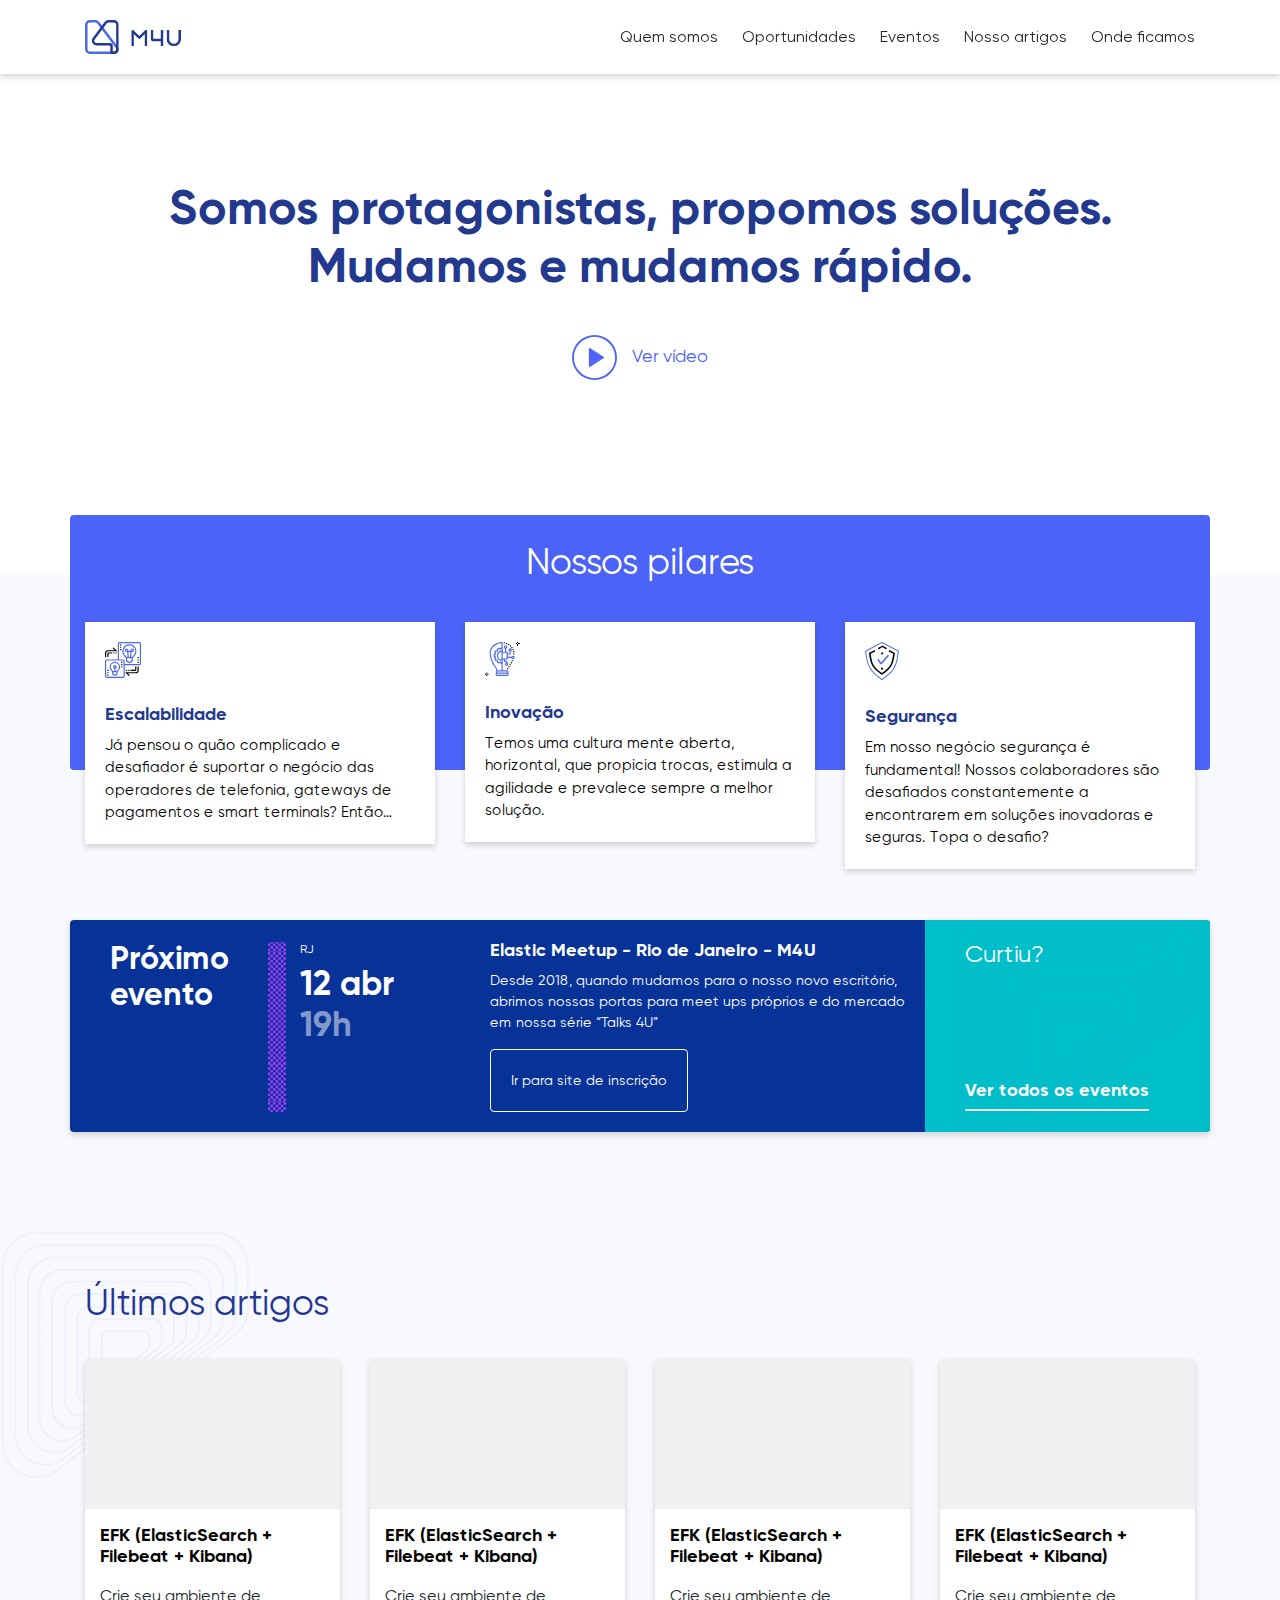
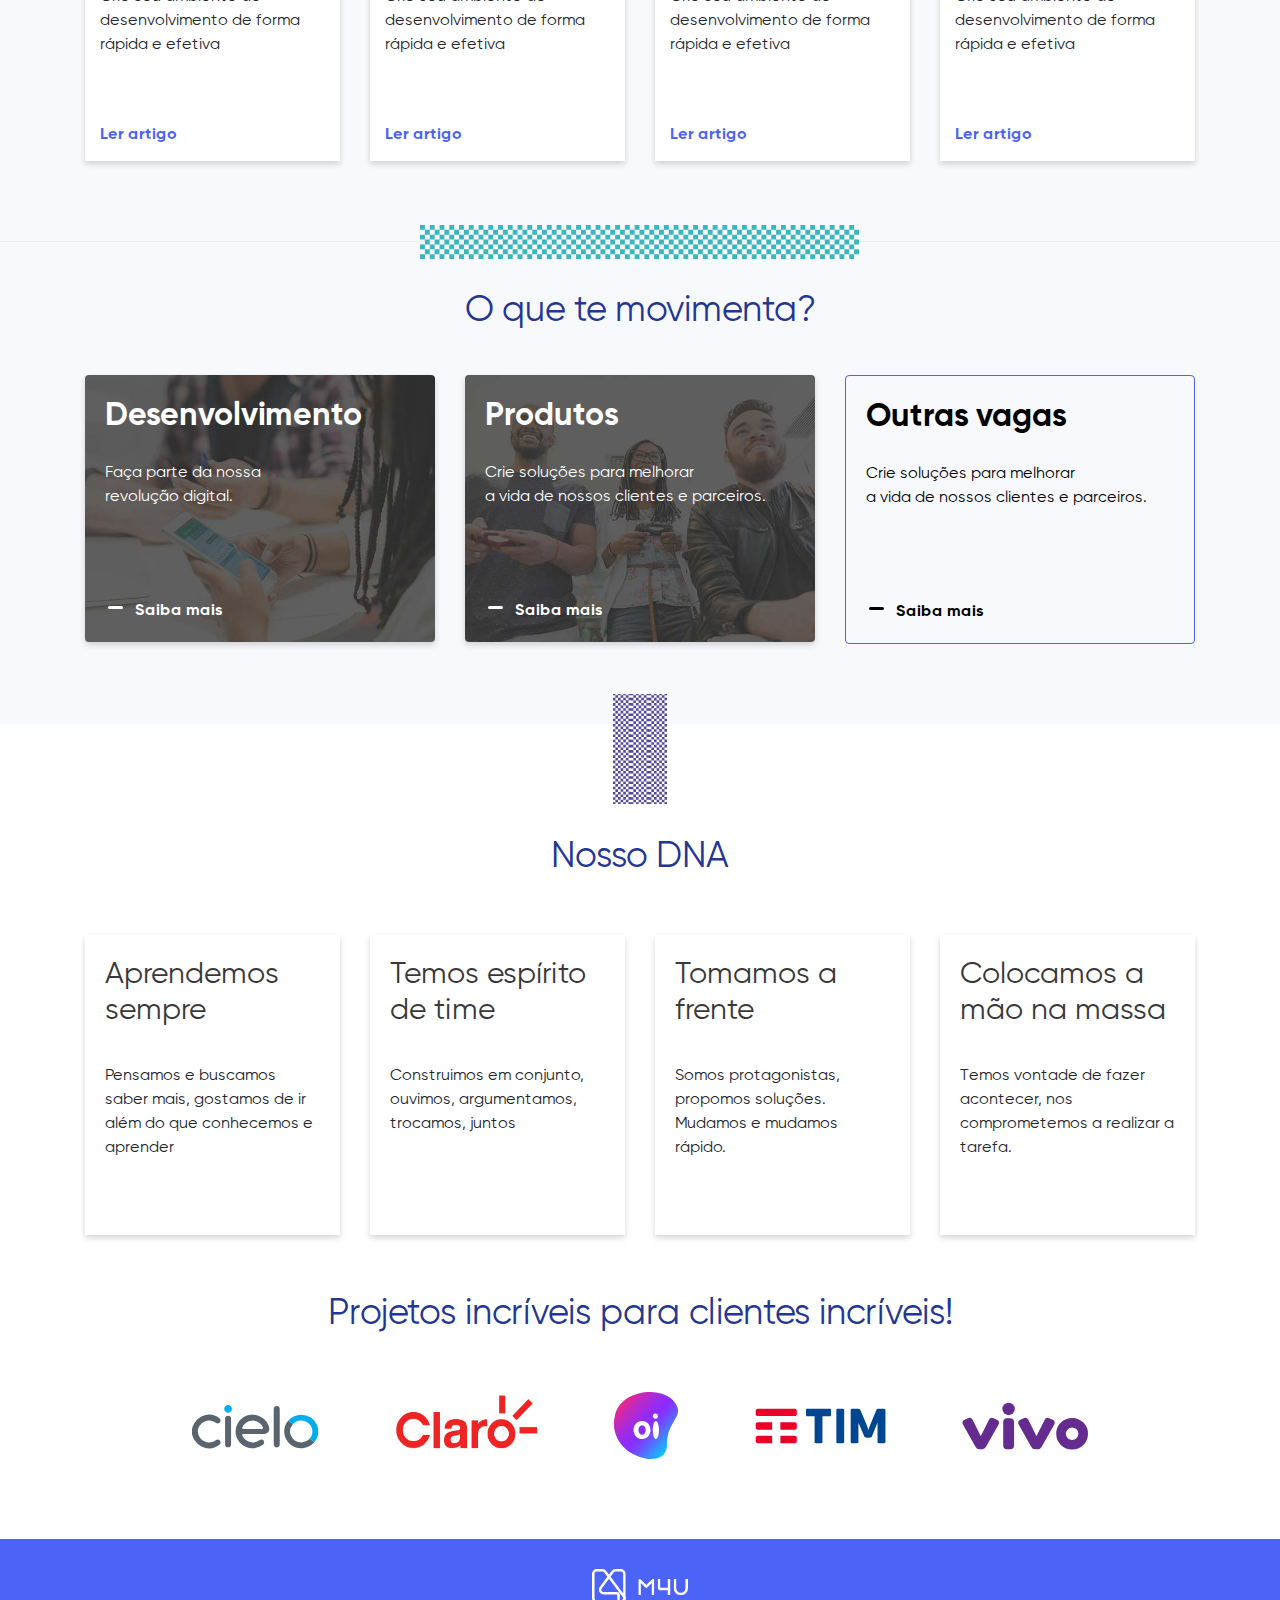
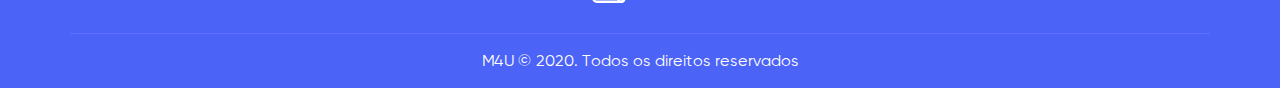
==== commit 178119b1: "ajuste evento" ====
--- a/index.html
+++ b/index.html
@@ -87,25 +87,30 @@
             </div>
           </div>
 
-          <div class="eventos-widget col-lg-12">
-            <div class="row">
-              <div class="col-lg-2 proximos-eventos">Próximo evento</div>
-              <div class="col-lg-2 horario-eventos">
-                <div class="cidade-evento">RJ</div>
-                <div class="dia-evento">12 abr</div>
-                <div class="hora-evento">19h</div>
-              </div>
-              <div class="col-lg-5 info-eventos">
-                <h2>Elastic Meetup - Rio de Janeiro - M4U</h2>
-                <p>Desde 2018, quando mudamos para o nosso novo escritório, abrimos nossas portas para meet ups próprios e do mercado em nossa série “Talks 4U”</p>
-                <button>Ir para site de inscrição</button>
-              </div>
-              <div class="col-lg-3 mais-eventos">
-                <h2>Curtiu?</h2>
-                <div class="ver-todos-eventos">Ver todos os eventos</div>
-              </div>
-            </div> 
-          </div>
+    
+           
+          <section class="eventos-widget">
+            <div class="container">
+            <div class="row">
+                <div class="col-lg-2 proximos-eventos">Próximo evento</div>
+                <div class="col-lg-2 col-2 horario-eventos">
+                  <div class="cidade-evento">RJ</div>
+                  <div class="dia-evento">12 abr</div>
+                  <div class="hora-evento">19h</div>
+                </div>
+                <div class="col-lg-5 col-10 info-eventos">
+                  <h2>Elastic Meetup - Rio de Janeiro - M4U</h2>
+                  <p>Desde 2018, quando mudamos para o nosso novo escritório, abrimos nossas portas para meet ups próprios e do mercado em nossa série “Talks 4U”</p>
+                  <button>Ir para site de inscrição</button>
+                </div>
+                <div class="col-lg-3 mais-eventos">
+                  <h2>Curtiu?</h2>
+                  <div class="ver-todos-eventos">Ver todos os eventos</div>
+                </div>
+              </div> 
+            </div>
+           </section>
+  
 
           <div class="col-lg-12 artigos">
            <h2>Últimos artigos</h2>
--- a/css/style.css
+++ b/css/style.css
@@ -116,6 +116,9 @@
   padding: 0px;
   border-radius: 4px;
   box-shadow: 0px 3px 6px 0px rgba(0, 0, 0, 0.16); }
+  @media (max-width: 991px) {
+    .pilares .eventos-widget {
+      margin-top: 70px; } }
   .pilares .eventos-widget h2 {
     color: #ffffff; }
   .pilares .eventos-widget .proximos-eventos {
@@ -125,11 +128,35 @@
     padding: 20px 20px 20px 40px; }
   .pilares .eventos-widget .horario-eventos {
     padding: 20px 20px 20px 40px; }
+    .pilares .eventos-widget .horario-eventos:after {
+      content: "";
+      width: 40px;
+      height: 170px;
+      left: 0%;
+      z-index: 1;
+      margin-top: -108px;
+      background: url("../images/bg-eventos.svg") repeat center;
+      position: absolute; }
+      @media (max-width: 991px) {
+        .pilares .eventos-widget .horario-eventos:after {
+          content: "";
+          width: 40px;
+          height: 87px;
+          left: 45px;
+          z-index: 1;
+          margin-top: 2px;
+          background: url(../images/bg-eventos.svg) repeat center;
+          position: absolute; } }
     .pilares .eventos-widget .horario-eventos .cidade-evento {
       font-size: 12px; }
     .pilares .eventos-widget .horario-eventos .dia-evento {
       font-size: 34px;
       font-weight: bold; }
+      @media (max-width: 991px) {
+        .pilares .eventos-widget .horario-eventos .dia-evento {
+          line-height: 28px;
+          padding-bottom: 10px;
+          padding-top: 10px; } }
     .pilares .eventos-widget .horario-eventos .hora-evento {
       font-size: 34px;
       font-weight: bold;
@@ -154,7 +181,13 @@
         color: #073398; }
   .pilares .eventos-widget .mais-eventos {
     padding: 20px 20px 20px 40px;
-    background: #00BFC9; }
+    -webkit-border-top-right-radius: 4px;
+    -webkit-border-bottom-right-radius: 4px;
+    -moz-border-radius-topright: 4px;
+    -moz-border-radius-bottomright: 4px;
+    border-top-right-radius: 4px;
+    border-bottom-right-radius: 4px;
+    background: #00BFC9 url("../images/bg-eventos-1.png") center; }
     .pilares .eventos-widget .mais-eventos h2 {
       font-size: 24px; }
     .pilares .eventos-widget .mais-eventos .ver-todos-eventos {
@@ -164,6 +197,9 @@
       font-size: 18px;
       font-weight: bold;
       float: left; }
+      @media (max-width: 991px) {
+        .pilares .eventos-widget .mais-eventos .ver-todos-eventos {
+          margin-top: 0px; } }
 .pilares .artigos h2 {
   margin-top: 150px; }
   .pilares .artigos h2:after {
